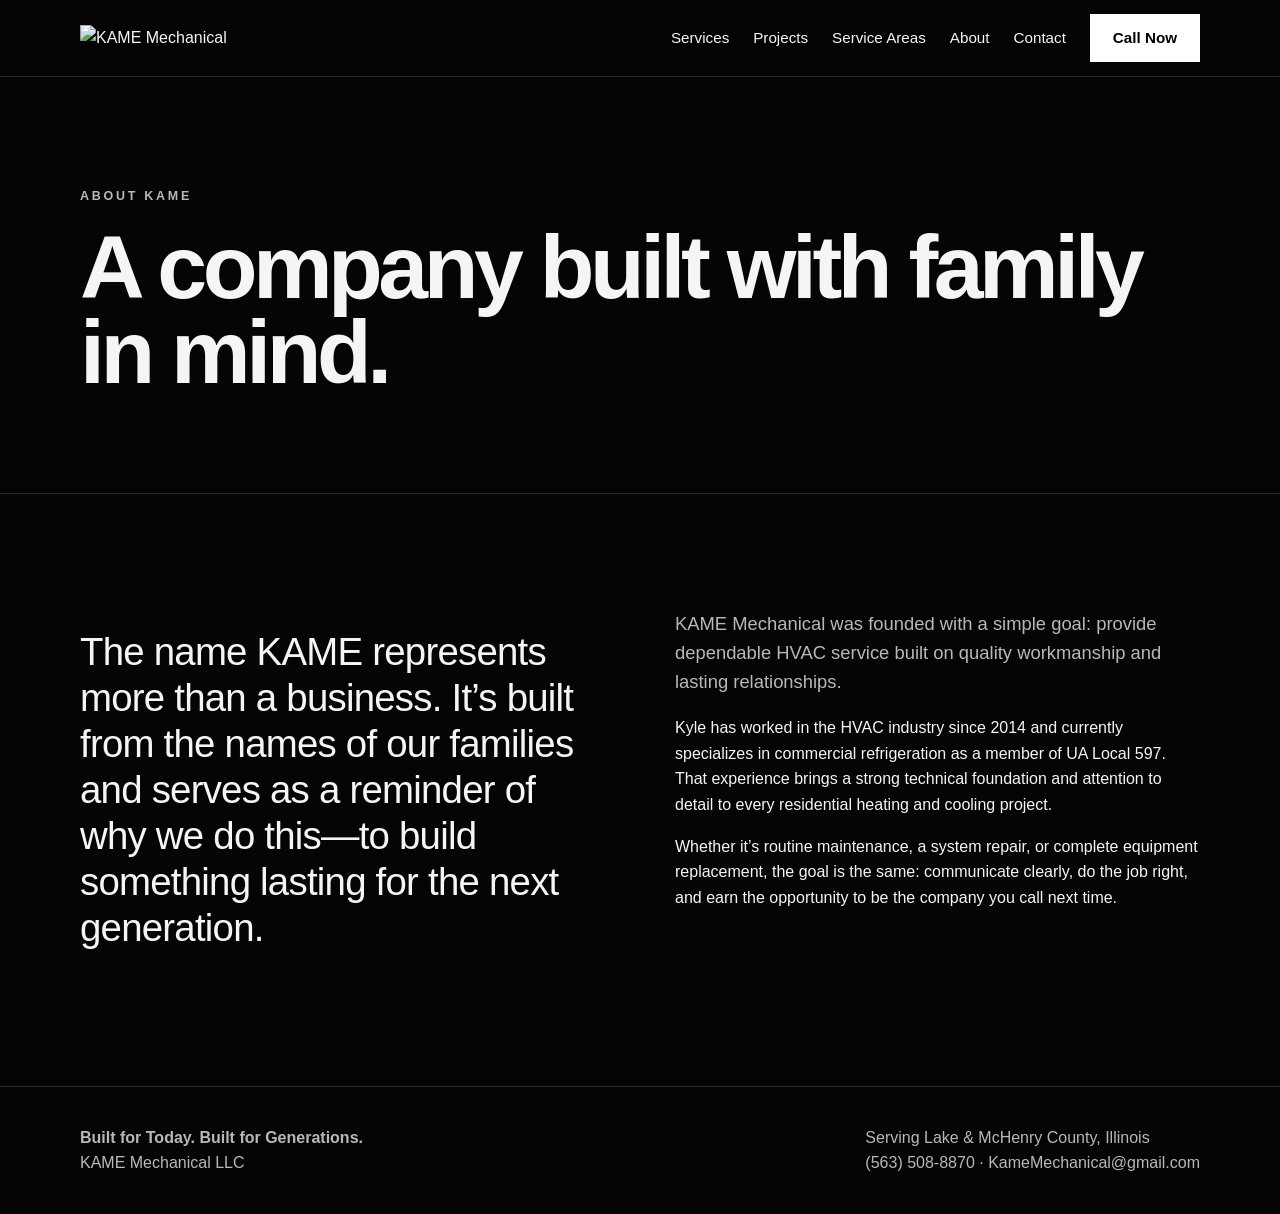
==== about.html @ dd9e3001 "Add files via upload" ====
<!doctype html><html lang="en"><head><meta charset="utf-8"><meta name="viewport" content="width=device-width,initial-scale=1"><title>About | KAME Mechanical</title><meta name="description" content="Learn about KAME Mechanical, founded with family in mind and backed by HVAC experience since 2014."><link rel="stylesheet" href="style.css"></head><body><header class="site-header"><div class="container nav"><a class="brand" href="index.html"><img src="assets/kame-logo.png" alt="KAME Mechanical"></a><button class="mobile-toggle" aria-label="Open menu">Menu</button><nav class="nav-links"><a href="services.html">Services</a><a href="projects.html">Projects</a><a href="service-areas.html">Service Areas</a><a href="about.html">About</a><a href="contact.html">Contact</a><a class="btn btn-solid" href="tel:+15635088870">Call Now</a></nav></div></header><main><section class="page-hero"><div class="container"><div class="eyebrow">About KAME</div><h1>A company built with family in mind.</h1></div></section><section class="section"><div class="container split"><div><p class="quote">The name KAME represents more than a business. It’s built from the names of our families and serves as a reminder of why we do this—to build something lasting for the next generation.</p></div><div><p class="lead">KAME Mechanical was founded with a simple goal: provide dependable HVAC service built on quality workmanship and lasting relationships.</p><p>Kyle has worked in the HVAC industry since 2014 and currently specializes in commercial refrigeration as a member of UA Local 597. That experience brings a strong technical foundation and attention to detail to every residential heating and cooling project.</p><p>Whether it’s routine maintenance, a system repair, or complete equipment replacement, the goal is the same: communicate clearly, do the job right, and earn the opportunity to be the company you call next time.</p></div></div></section></main><footer class="footer"><div class="container footer-grid"><div><strong>Built for Today. Built for Generations.</strong><br>KAME Mechanical LLC</div><div>Serving Lake &amp; McHenry County, Illinois<br><a href="tel:+15635088870">(563) 508-8870</a> · <a href="mailto:KameMechanical@gmail.com">KameMechanical@gmail.com</a></div></div></footer><script src="script.js"></script></body></html>
---- style.css ----
:root{--bg:#050505;--panel:#111;--text:#f5f5f5;--muted:#b8b8b8;--line:#2a2a2a;--white:#fff}*{box-sizing:border-box}html{scroll-behavior:smooth}body{margin:0;font-family:Arial,Helvetica,sans-serif;background:var(--bg);color:var(--text);line-height:1.6}a{color:inherit;text-decoration:none}img{max-width:100%;display:block}.container{width:min(1120px,92%);margin:auto}.site-header{position:sticky;top:0;z-index:50;background:rgba(5,5,5,.94);border-bottom:1px solid var(--line);backdrop-filter:blur(10px)}.nav{min-height:76px;display:flex;align-items:center;justify-content:space-between;gap:24px}.brand img{width:190px}.nav-links{display:flex;align-items:center;gap:24px;font-size:.95rem}.btn{display:inline-flex;align-items:center;justify-content:center;min-height:48px;padding:0 22px;border:1px solid var(--white);font-weight:700;transition:.2s}.btn:hover{background:#fff;color:#000}.btn-solid{background:#fff;color:#000}.btn-solid:hover{background:transparent;color:#fff}.hero{min-height:78vh;display:grid;place-items:center;padding:96px 0 72px;background:radial-gradient(circle at 70% 20%,rgba(255,255,255,.08),transparent 34%),linear-gradient(180deg,#050505,#0b0b0b)}.hero-grid{display:grid;grid-template-columns:1.05fr .95fr;align-items:center;gap:72px}.eyebrow{text-transform:uppercase;letter-spacing:.22em;font-size:.78rem;color:var(--muted);font-weight:700}h1{font-size:clamp(3rem,7vw,6.2rem);line-height:.95;margin:18px 0 28px;letter-spacing:-.05em}h2{font-size:clamp(2rem,4vw,3.6rem);line-height:1.05;margin:0 0 20px;letter-spacing:-.035em}h3{font-size:1.25rem;margin:0 0 10px}.lead{font-size:1.15rem;color:var(--muted);max-width:680px}.hero-actions{display:flex;gap:14px;flex-wrap:wrap;margin-top:30px}.logo-panel{border:1px solid var(--line);background:#000;padding:26px}.section{padding:96px 0}.section-alt{background:#0b0b0b;border-top:1px solid var(--line);border-bottom:1px solid var(--line)}.grid-4{display:grid;grid-template-columns:repeat(4,1fr);gap:18px}.grid-3{display:grid;grid-template-columns:repeat(3,1fr);gap:18px}.card{border:1px solid var(--line);background:var(--panel);padding:28px;min-height:190px}.card p{color:var(--muted);margin-bottom:0}.number{font-size:.78rem;letter-spacing:.18em;color:var(--muted);margin-bottom:28px}.split{display:grid;grid-template-columns:1fr 1fr;gap:70px;align-items:start}.quote{font-size:clamp(1.5rem,3vw,2.6rem);line-height:1.2;letter-spacing:-.02em}.list{display:grid;gap:14px;margin-top:25px}.list div{padding:16px 0;border-bottom:1px solid var(--line)}.cta{padding:72px 0;text-align:center}.cta p{color:var(--muted);font-size:1.1rem}.footer{border-top:1px solid var(--line);padding:38px 0;color:var(--muted)}.footer-grid{display:flex;justify-content:space-between;gap:30px;flex-wrap:wrap}.page-hero{padding:110px 0 70px;border-bottom:1px solid var(--line)}.project-placeholder{aspect-ratio:4/3;border:1px dashed #555;display:grid;place-items:center;color:var(--muted);background:#0d0d0d}.contact-grid{display:grid;grid-template-columns:.9fr 1.1fr;gap:50px}form{display:grid;gap:15px}input,textarea,select{width:100%;padding:15px 16px;background:#0d0d0d;border:1px solid #3a3a3a;color:#fff;font:inherit}textarea{min-height:150px;resize:vertical}small{color:var(--muted)}.mobile-toggle{display:none;background:none;border:1px solid var(--line);color:#fff;padding:10px 13px}@media(max-width:850px){.hero-grid,.split,.contact-grid{grid-template-columns:1fr}.grid-4,.grid-3{grid-template-columns:1fr 1fr}.nav-links{display:none;position:absolute;left:4%;right:4%;top:76px;background:#090909;border:1px solid var(--line);padding:20px;flex-direction:column;align-items:flex-start}.nav-links.open{display:flex}.mobile-toggle{display:block}}@media(max-width:560px){.grid-4,.grid-3{grid-template-columns:1fr}.hero{min-height:auto}.brand img{width:155px}.section{padding:72px 0}}
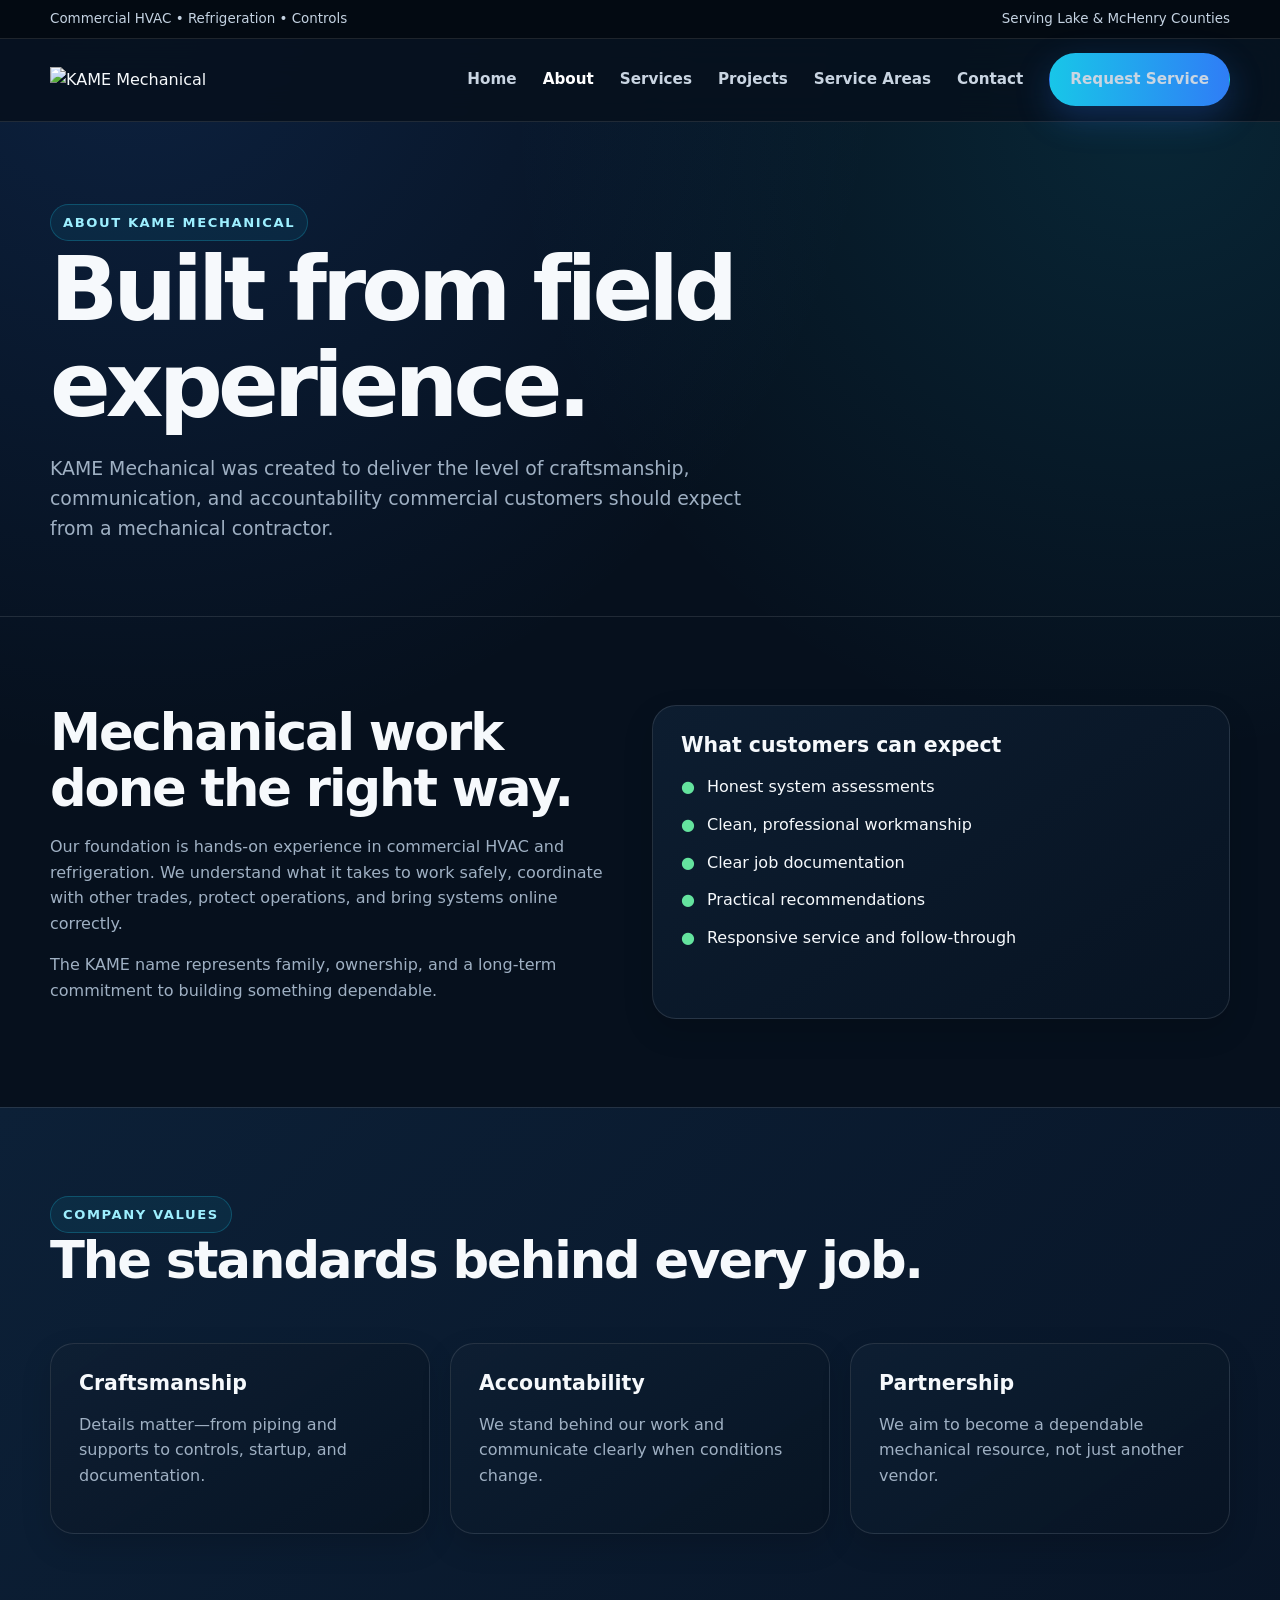
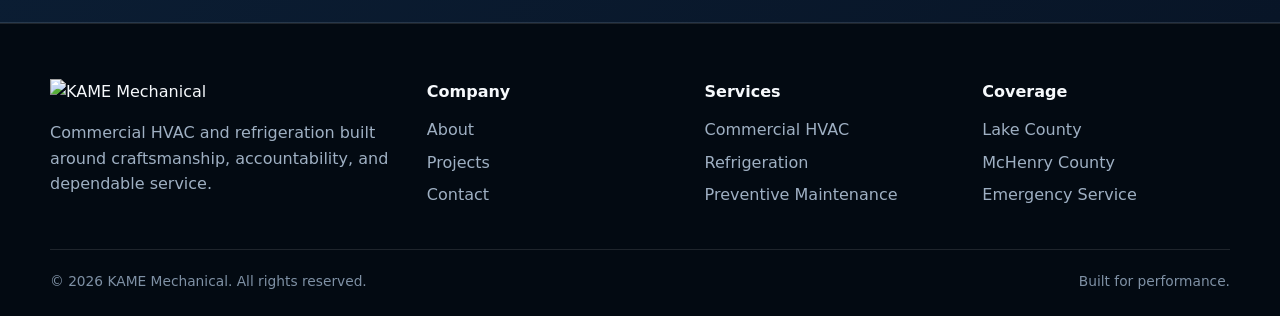
==== commit bda87e03: "Add files via upload" ====
--- a/about.html
+++ b/about.html
@@ -1 +1,28 @@
-<!doctype html><html lang="en"><head><meta charset="utf-8"><meta name="viewport" content="width=device-width,initial-scale=1"><title>About | KAME Mechanical</title><meta name="description" content="Learn about KAME Mechanical, founded with family in mind and backed by HVAC experience since 2014."><link rel="stylesheet" href="style.css"></head><body><header class="site-header"><div class="container nav"><a class="brand" href="index.html"><img src="assets/kame-logo.png" alt="KAME Mechanical"></a><button class="mobile-toggle" aria-label="Open menu">Menu</button><nav class="nav-links"><a href="services.html">Services</a><a href="projects.html">Projects</a><a href="service-areas.html">Service Areas</a><a href="about.html">About</a><a href="contact.html">Contact</a><a class="btn btn-solid" href="tel:+15635088870">Call Now</a></nav></div></header><main><section class="page-hero"><div class="container"><div class="eyebrow">About KAME</div><h1>A company built with family in mind.</h1></div></section><section class="section"><div class="container split"><div><p class="quote">The name KAME represents more than a business. It’s built from the names of our families and serves as a reminder of why we do this—to build something lasting for the next generation.</p></div><div><p class="lead">KAME Mechanical was founded with a simple goal: provide dependable HVAC service built on quality workmanship and lasting relationships.</p><p>Kyle has worked in the HVAC industry since 2014 and currently specializes in commercial refrigeration as a member of UA Local 597. That experience brings a strong technical foundation and attention to detail to every residential heating and cooling project.</p><p>Whether it’s routine maintenance, a system repair, or complete equipment replacement, the goal is the same: communicate clearly, do the job right, and earn the opportunity to be the company you call next time.</p></div></div></section></main><footer class="footer"><div class="container footer-grid"><div><strong>Built for Today. Built for Generations.</strong><br>KAME Mechanical LLC</div><div>Serving Lake &amp; McHenry County, Illinois<br><a href="tel:+15635088870">(563) 508-8870</a> · <a href="mailto:KameMechanical@gmail.com">KameMechanical@gmail.com</a></div></div></footer><script src="script.js"></script></body></html>+<!doctype html><html lang="en"><head>
+<meta charset="utf-8"><meta name="viewport" content="width=device-width,initial-scale=1">
+<title>About | KAME Mechanical</title><meta name="description" content="Learn about KAME Mechanical and our commercial HVAC and refrigeration standards.">
+<link rel="icon" href="assets/kame-logo.svg"><link rel="stylesheet" href="style.css">
+</head><body>
+<div class="topbar"><div class="container"><span>Commercial HVAC • Refrigeration • Controls</span><span>Serving Lake &amp; McHenry Counties</span></div></div>
+<header class="site-header"><div class="container nav">
+<a class="logo" href="index.html"><img src="assets/kame-logo.svg" alt="KAME Mechanical"></a>
+<button class="menu-btn" aria-label="Open menu">☰</button>
+<nav class="nav-links">
+<a href="index.html">Home</a><a href="about.html" class="active">About</a><a href="services.html">Services</a><a href="projects.html">Projects</a><a href="service-areas.html">Service Areas</a><a href="contact.html">Contact</a>
+<a class="btn btn-primary" href="contact.html">Request Service</a>
+</nav></div></header>
+
+<main><section class="page-hero"><div class="container"><span class="eyebrow">About KAME Mechanical</span><h1>Built from field experience.</h1><p class="lead">KAME Mechanical was created to deliver the level of craftsmanship, communication, and accountability commercial customers should expect from a mechanical contractor.</p></div></section>
+<section><div class="container grid-2"><div><h2>Mechanical work done the right way.</h2><p class="muted">Our foundation is hands-on experience in commercial HVAC and refrigeration. We understand what it takes to work safely, coordinate with other trades, protect operations, and bring systems online correctly.</p><p class="muted">The KAME name represents family, ownership, and a long-term commitment to building something dependable.</p></div><div class="card"><h3>What customers can expect</h3><div class="checks"><div class="check"><b>●</b><span>Honest system assessments</span></div><div class="check"><b>●</b><span>Clean, professional workmanship</span></div><div class="check"><b>●</b><span>Clear job documentation</span></div><div class="check"><b>●</b><span>Practical recommendations</span></div><div class="check"><b>●</b><span>Responsive service and follow-through</span></div></div></div></div></section>
+<section class="feature-band"><div class="container"><div class="section-head"><div><span class="eyebrow">Company values</span><h2>The standards behind every job.</h2></div></div><div class="grid-3"><div class="card"><h3>Craftsmanship</h3><p>Details matter—from piping and supports to controls, startup, and documentation.</p></div><div class="card"><h3>Accountability</h3><p>We stand behind our work and communicate clearly when conditions change.</p></div><div class="card"><h3>Partnership</h3><p>We aim to become a dependable mechanical resource, not just another vendor.</p></div></div></div></section></main>
+
+<footer><div class="container">
+<div class="footer-grid">
+<div><img src="assets/kame-logo.svg" alt="KAME Mechanical" style="width:250px"><p class="muted">Commercial HVAC and refrigeration built around craftsmanship, accountability, and dependable service.</p></div>
+<div><h4>Company</h4><a href="about.html">About</a><a href="projects.html">Projects</a><a href="contact.html">Contact</a></div>
+<div><h4>Services</h4><a href="services.html">Commercial HVAC</a><a href="services.html">Refrigeration</a><a href="services.html">Preventive Maintenance</a></div>
+<div><h4>Coverage</h4><a href="service-areas.html">Lake County</a><a href="service-areas.html">McHenry County</a><a href="contact.html">Emergency Service</a></div>
+</div>
+<div class="copyright"><span>© <span data-year></span> KAME Mechanical. All rights reserved.</span><span>Built for performance.</span></div>
+</div></footer><script src="script.js"></script>
+</body></html>
--- a/style.css
+++ b/style.css
@@ -1,2 +1,61 @@
 
-:root{--bg:#050505;--panel:#111;--text:#f5f5f5;--muted:#b8b8b8;--line:#2a2a2a;--white:#fff}*{box-sizing:border-box}html{scroll-behavior:smooth}body{margin:0;font-family:Arial,Helvetica,sans-serif;background:var(--bg);color:var(--text);line-height:1.6}a{color:inherit;text-decoration:none}img{max-width:100%;display:block}.container{width:min(1120px,92%);margin:auto}.site-header{position:sticky;top:0;z-index:50;background:rgba(5,5,5,.94);border-bottom:1px solid var(--line);backdrop-filter:blur(10px)}.nav{min-height:76px;display:flex;align-items:center;justify-content:space-between;gap:24px}.brand img{width:190px}.nav-links{display:flex;align-items:center;gap:24px;font-size:.95rem}.btn{display:inline-flex;align-items:center;justify-content:center;min-height:48px;padding:0 22px;border:1px solid var(--white);font-weight:700;transition:.2s}.btn:hover{background:#fff;color:#000}.btn-solid{background:#fff;color:#000}.btn-solid:hover{background:transparent;color:#fff}.hero{min-height:78vh;display:grid;place-items:center;padding:96px 0 72px;background:radial-gradient(circle at 70% 20%,rgba(255,255,255,.08),transparent 34%),linear-gradient(180deg,#050505,#0b0b0b)}.hero-grid{display:grid;grid-template-columns:1.05fr .95fr;align-items:center;gap:72px}.eyebrow{text-transform:uppercase;letter-spacing:.22em;font-size:.78rem;color:var(--muted);font-weight:700}h1{font-size:clamp(3rem,7vw,6.2rem);line-height:.95;margin:18px 0 28px;letter-spacing:-.05em}h2{font-size:clamp(2rem,4vw,3.6rem);line-height:1.05;margin:0 0 20px;letter-spacing:-.035em}h3{font-size:1.25rem;margin:0 0 10px}.lead{font-size:1.15rem;color:var(--muted);max-width:680px}.hero-actions{display:flex;gap:14px;flex-wrap:wrap;margin-top:30px}.logo-panel{border:1px solid var(--line);background:#000;padding:26px}.section{padding:96px 0}.section-alt{background:#0b0b0b;border-top:1px solid var(--line);border-bottom:1px solid var(--line)}.grid-4{display:grid;grid-template-columns:repeat(4,1fr);gap:18px}.grid-3{display:grid;grid-template-columns:repeat(3,1fr);gap:18px}.card{border:1px solid var(--line);background:var(--panel);padding:28px;min-height:190px}.card p{color:var(--muted);margin-bottom:0}.number{font-size:.78rem;letter-spacing:.18em;color:var(--muted);margin-bottom:28px}.split{display:grid;grid-template-columns:1fr 1fr;gap:70px;align-items:start}.quote{font-size:clamp(1.5rem,3vw,2.6rem);line-height:1.2;letter-spacing:-.02em}.list{display:grid;gap:14px;margin-top:25px}.list div{padding:16px 0;border-bottom:1px solid var(--line)}.cta{padding:72px 0;text-align:center}.cta p{color:var(--muted);font-size:1.1rem}.footer{border-top:1px solid var(--line);padding:38px 0;color:var(--muted)}.footer-grid{display:flex;justify-content:space-between;gap:30px;flex-wrap:wrap}.page-hero{padding:110px 0 70px;border-bottom:1px solid var(--line)}.project-placeholder{aspect-ratio:4/3;border:1px dashed #555;display:grid;place-items:center;color:var(--muted);background:#0d0d0d}.contact-grid{display:grid;grid-template-columns:.9fr 1.1fr;gap:50px}form{display:grid;gap:15px}input,textarea,select{width:100%;padding:15px 16px;background:#0d0d0d;border:1px solid #3a3a3a;color:#fff;font:inherit}textarea{min-height:150px;resize:vertical}small{color:var(--muted)}.mobile-toggle{display:none;background:none;border:1px solid var(--line);color:#fff;padding:10px 13px}@media(max-width:850px){.hero-grid,.split,.contact-grid{grid-template-columns:1fr}.grid-4,.grid-3{grid-template-columns:1fr 1fr}.nav-links{display:none;position:absolute;left:4%;right:4%;top:76px;background:#090909;border:1px solid var(--line);padding:20px;flex-direction:column;align-items:flex-start}.nav-links.open{display:flex}.mobile-toggle{display:block}}@media(max-width:560px){.grid-4,.grid-3{grid-template-columns:1fr}.hero{min-height:auto}.brand img{width:155px}.section{padding:72px 0}}
+:root{
+  --bg:#06101d;--bg2:#0a1727;--panel:#0d1c2f;--text:#f6f9fc;--muted:#9fb0c3;
+  --brand:#18c6e8;--brand2:#2f7df6;--line:rgba(255,255,255,.11);--ok:#64e39e;
+  --shadow:0 22px 60px rgba(0,0,0,.35);--radius:24px;--max:1180px;
+}
+*{box-sizing:border-box}html{scroll-behavior:smooth}
+body{margin:0;font-family:Inter,ui-sans-serif,system-ui,-apple-system,Segoe UI,Roboto,Arial,sans-serif;background:
+radial-gradient(circle at 10% 0%,rgba(47,125,246,.16),transparent 34%),
+radial-gradient(circle at 90% 6%,rgba(24,198,232,.12),transparent 30%),
+var(--bg);color:var(--text);line-height:1.6}
+a{color:inherit;text-decoration:none}img{max-width:100%;display:block}
+.container{width:min(calc(100% - 36px),var(--max));margin:auto}
+.topbar{font-size:.84rem;color:#c4d2e1;background:#030a12;border-bottom:1px solid var(--line)}
+.topbar .container{display:flex;justify-content:space-between;gap:20px;padding:8px 0}
+.site-header{position:sticky;top:0;z-index:50;background:rgba(6,16,29,.88);backdrop-filter:blur(16px);border-bottom:1px solid var(--line)}
+.nav{height:82px;display:flex;align-items:center;justify-content:space-between;gap:28px}
+.logo img{width:245px}.nav-links{display:flex;gap:26px;align-items:center}
+.nav-links a{color:#c9d5e2;font-weight:650;font-size:.95rem}.nav-links a:hover,.nav-links a.active{color:#fff}
+.menu-btn{display:none;border:1px solid var(--line);background:var(--panel);color:#fff;border-radius:12px;padding:10px 12px}
+.btn{display:inline-flex;align-items:center;justify-content:center;gap:9px;padding:13px 20px;border-radius:999px;font-weight:800;border:1px solid transparent;transition:.25s}
+.btn-primary{background:linear-gradient(90deg,var(--brand),var(--brand2));color:#03111c;box-shadow:0 12px 34px rgba(47,125,246,.26)}
+.btn-secondary{border-color:var(--line);background:rgba(255,255,255,.04);color:#fff}.btn:hover{transform:translateY(-2px)}
+.hero{padding:100px 0 76px;overflow:hidden}.hero-grid{display:grid;grid-template-columns:1.1fr .9fr;align-items:center;gap:64px}
+.eyebrow{display:inline-flex;gap:9px;align-items:center;padding:7px 12px;border:1px solid rgba(24,198,232,.25);background:rgba(24,198,232,.08);border-radius:999px;color:#9defff;font-weight:800;font-size:.82rem;text-transform:uppercase;letter-spacing:.12em}
+h1,h2,h3{line-height:1.08;margin:0 0 18px}h1{font-size:clamp(3rem,7vw,6.2rem);letter-spacing:-.055em}
+h2{font-size:clamp(2rem,4vw,3.7rem);letter-spacing:-.04em}h3{font-size:1.28rem}
+.gradient{background:linear-gradient(90deg,#fff 10%,#73e7ff 48%,#77a8ff);-webkit-background-clip:text;background-clip:text;color:transparent}
+.lead{font-size:1.18rem;color:var(--muted);max-width:690px}.hero-actions{display:flex;flex-wrap:wrap;gap:13px;margin:30px 0}
+.hero-card{position:relative;padding:32px;background:linear-gradient(145deg,rgba(17,37,60,.95),rgba(7,18,32,.95));border:1px solid var(--line);border-radius:34px;box-shadow:var(--shadow)}
+.hero-card:before{content:"";position:absolute;inset:-1px;border-radius:34px;background:linear-gradient(135deg,rgba(24,198,232,.42),transparent 35%,rgba(47,125,246,.25));z-index:-1}
+.gauge{aspect-ratio:1;border-radius:50%;display:grid;place-items:center;margin:auto;max-width:320px;background:conic-gradient(var(--brand) 0 34%,var(--brand2) 34% 79%,#15263a 79%);position:relative}
+.gauge:after{content:"";position:absolute;inset:26px;background:var(--bg2);border-radius:50%}
+.gauge-text{position:relative;z-index:2;text-align:center}.gauge-text strong{display:block;font-size:3.2rem}.gauge-text span{color:var(--muted)}
+.stat-row{display:grid;grid-template-columns:repeat(3,1fr);gap:12px;margin-top:20px}.stat{padding:16px;border:1px solid var(--line);border-radius:17px;background:rgba(255,255,255,.03)}.stat strong{display:block;font-size:1.2rem}.stat span{font-size:.82rem;color:var(--muted)}
+.trust{border-top:1px solid var(--line);border-bottom:1px solid var(--line);background:rgba(255,255,255,.02)}.trust .container{display:grid;grid-template-columns:repeat(4,1fr);gap:20px;padding:25px 0}.trust-item{text-align:center;color:#dbe6ef;font-weight:800}.trust-item small{display:block;color:var(--muted);font-weight:600}
+section{padding:88px 0}.section-head{display:flex;justify-content:space-between;align-items:end;gap:30px;margin-bottom:36px}.section-head p{max-width:610px;color:var(--muted)}
+.grid-3{display:grid;grid-template-columns:repeat(3,1fr);gap:20px}.grid-2{display:grid;grid-template-columns:repeat(2,1fr);gap:24px}
+.card{background:linear-gradient(145deg,rgba(14,31,51,.9),rgba(8,20,35,.92));border:1px solid var(--line);border-radius:var(--radius);padding:28px;box-shadow:0 12px 30px rgba(0,0,0,.15)}
+.icon{width:50px;height:50px;border-radius:15px;display:grid;place-items:center;background:linear-gradient(135deg,rgba(24,198,232,.18),rgba(47,125,246,.18));border:1px solid rgba(24,198,232,.2);font-size:1.4rem;margin-bottom:20px}
+.card p,.muted{color:var(--muted)}.link{color:#7be7ff;font-weight:800}
+.feature-band{background:linear-gradient(135deg,#0c2037,#081527);border-block:1px solid var(--line)}
+.checks{display:grid;gap:12px}.check{display:flex;gap:12px;align-items:flex-start}.check b{color:var(--ok)}
+.project{min-height:310px;display:flex;flex-direction:column;justify-content:flex-end;position:relative;overflow:hidden}
+.project:before{content:"";position:absolute;inset:0;background:
+linear-gradient(to top,rgba(3,10,18,.95),rgba(3,10,18,.1)),
+radial-gradient(circle at 70% 20%,rgba(24,198,232,.25),transparent 32%),
+linear-gradient(135deg,#173252,#091523)}
+.project>*{position:relative}.project .tag{align-self:flex-start}
+.tag{display:inline-flex;padding:6px 10px;border-radius:999px;background:rgba(24,198,232,.12);border:1px solid rgba(24,198,232,.22);font-size:.76rem;font-weight:800;color:#9defff;text-transform:uppercase;letter-spacing:.08em}
+.cta{padding:48px;border-radius:30px;background:linear-gradient(105deg,rgba(24,198,232,.17),rgba(47,125,246,.18));border:1px solid rgba(118,211,255,.25);display:flex;justify-content:space-between;align-items:center;gap:30px}
+.page-hero{padding:82px 0 54px;border-bottom:1px solid var(--line)}.page-hero p{max-width:720px;color:var(--muted)}
+.form{display:grid;gap:16px}.form-row{display:grid;grid-template-columns:1fr 1fr;gap:16px}
+input,textarea,select{width:100%;padding:15px 16px;border-radius:14px;border:1px solid var(--line);background:#081525;color:#fff;font:inherit}textarea{min-height:150px;resize:vertical}
+footer{padding:55px 0 24px;border-top:1px solid var(--line);background:#030a12}.footer-grid{display:grid;grid-template-columns:1.4fr repeat(3,1fr);gap:30px}.footer-grid h4{margin:0 0 13px}.footer-grid a{display:block;color:var(--muted);margin:7px 0}.copyright{margin-top:34px;padding-top:20px;border-top:1px solid var(--line);display:flex;justify-content:space-between;gap:18px;color:#7f91a5;font-size:.86rem}
+.notice{padding:14px 16px;border:1px solid rgba(100,227,158,.25);background:rgba(100,227,158,.08);border-radius:14px;color:#a8f3c7}
+@media(max-width:900px){
+ .nav-links{display:none;position:absolute;top:82px;left:18px;right:18px;flex-direction:column;align-items:stretch;background:#081525;border:1px solid var(--line);border-radius:18px;padding:18px}.nav-links.open{display:flex}.menu-btn{display:block}
+ .hero-grid,.grid-3,.grid-2,.footer-grid{grid-template-columns:1fr}.hero{padding-top:62px}.trust .container{grid-template-columns:1fr 1fr}.section-head,.cta{align-items:flex-start;flex-direction:column}.logo img{width:205px}
+}
+@media(max-width:560px){.topbar .container{flex-direction:column;gap:2px}.form-row,.stat-row{grid-template-columns:1fr}.trust .container{grid-template-columns:1fr}h1{font-size:3.25rem}.hero-card{padding:22px}.cta{padding:30px}}
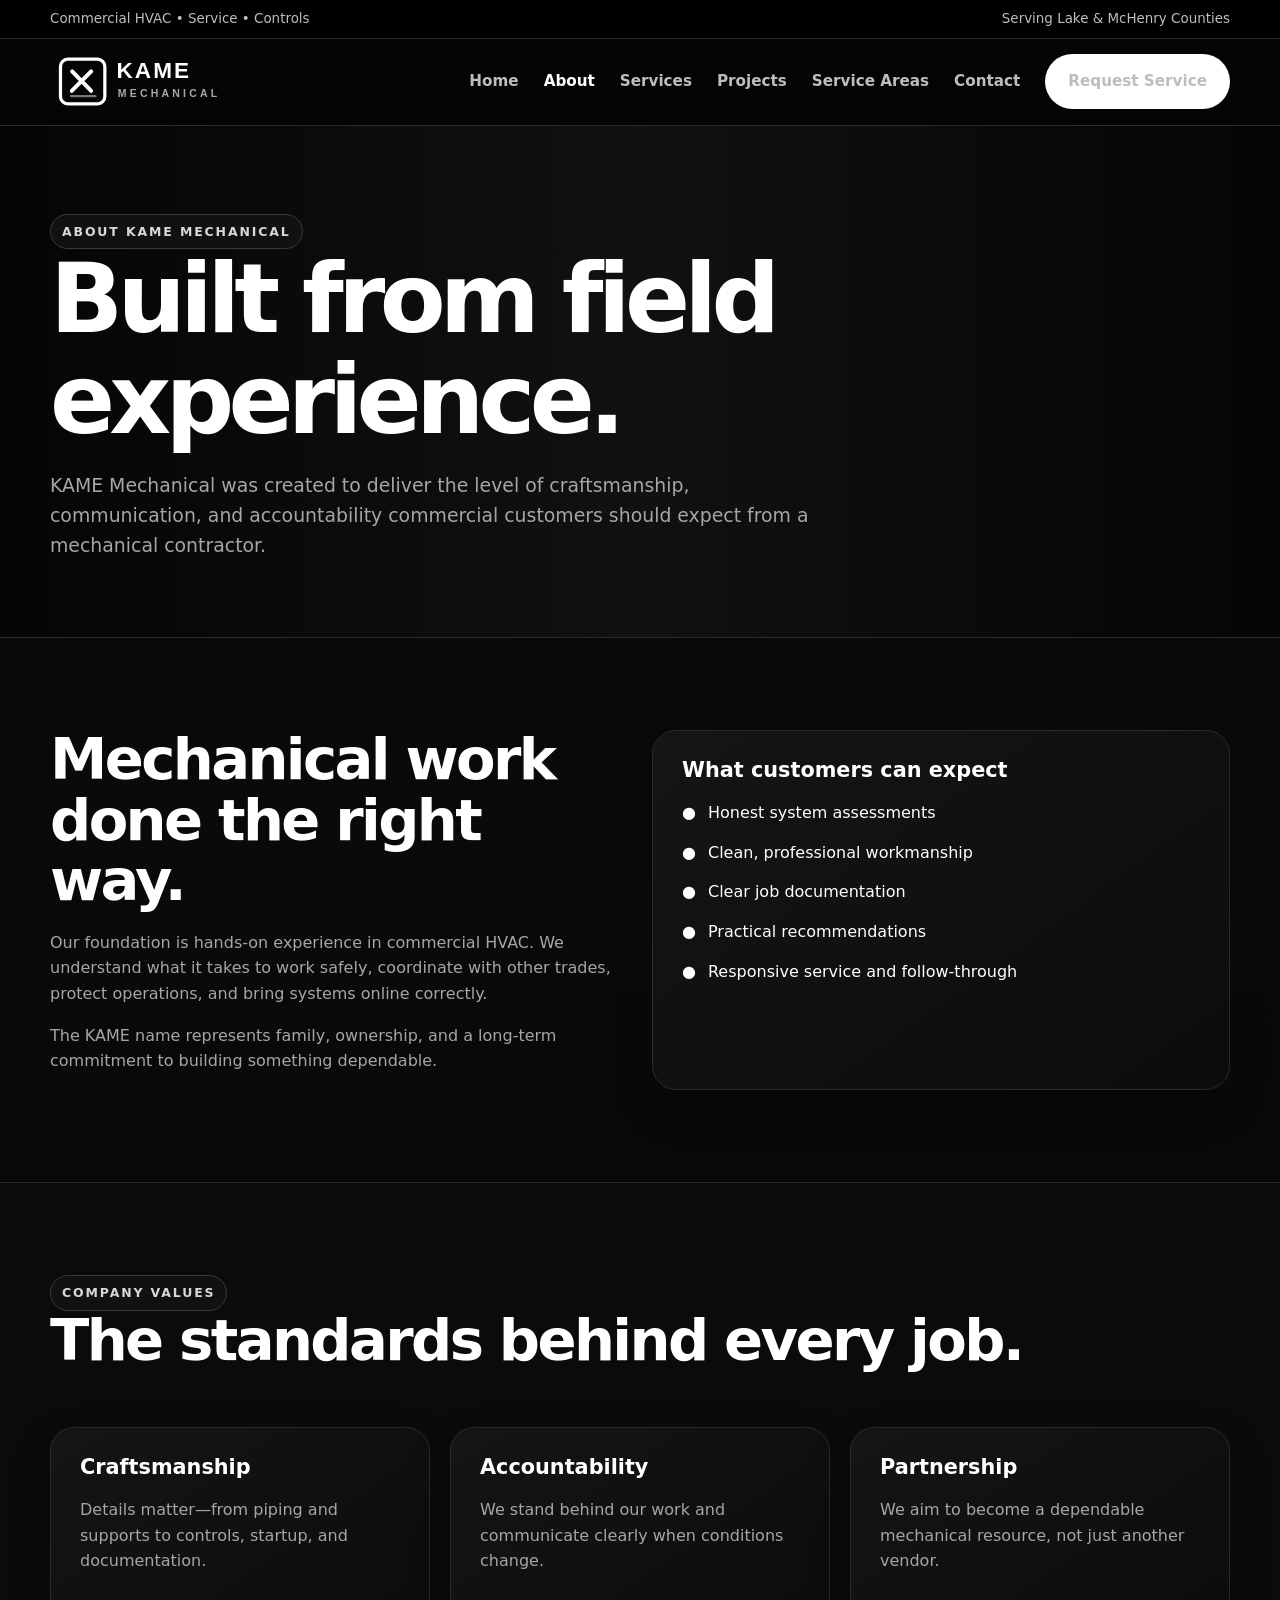
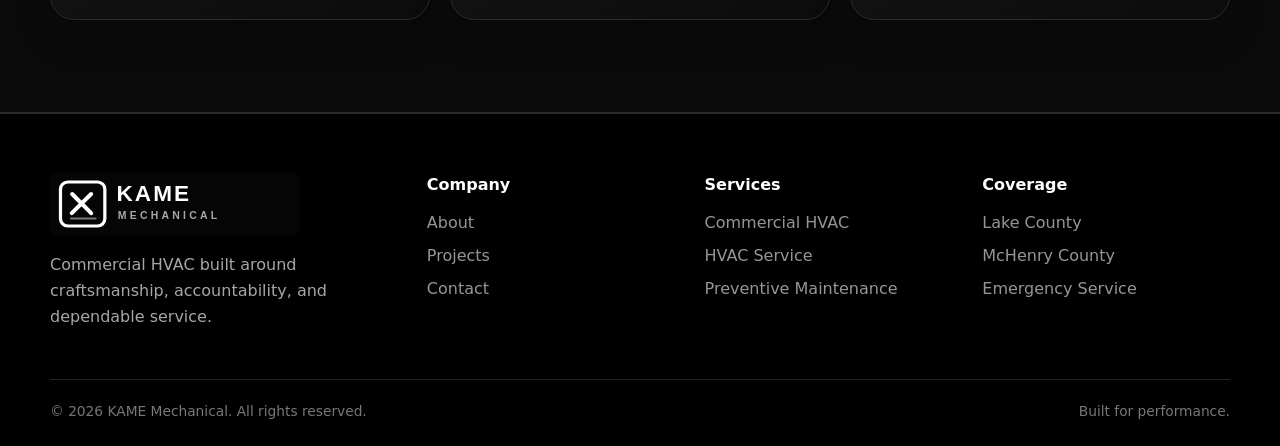
==== commit 83f34cfb: "Add files via upload" ====
--- a/about.html
+++ b/about.html
@@ -1,11 +1,11 @@
 <!doctype html><html lang="en"><head>
 <meta charset="utf-8"><meta name="viewport" content="width=device-width,initial-scale=1">
-<title>About | KAME Mechanical</title><meta name="description" content="Learn about KAME Mechanical and our commercial HVAC and refrigeration standards.">
-<link rel="icon" href="assets/kame-logo.svg"><link rel="stylesheet" href="style.css">
+<title>About | KAME Mechanical</title><meta name="description" content="Learn about KAME Mechanical and our commercial HVAC standards.">
+<link rel="icon" href="kame-logo.svg"><link rel="stylesheet" href="style.css">
 </head><body>
-<div class="topbar"><div class="container"><span>Commercial HVAC • Refrigeration • Controls</span><span>Serving Lake &amp; McHenry Counties</span></div></div>
+<div class="topbar"><div class="container"><span>Commercial HVAC • Service • Controls</span><span>Serving Lake &amp; McHenry Counties</span></div></div>
 <header class="site-header"><div class="container nav">
-<a class="logo" href="index.html"><img src="assets/kame-logo.svg" alt="KAME Mechanical"></a>
+<a class="logo" href="index.html"><img src="kame-logo.svg" alt="KAME Mechanical"></a>
 <button class="menu-btn" aria-label="Open menu">☰</button>
 <nav class="nav-links">
 <a href="index.html">Home</a><a href="about.html" class="active">About</a><a href="services.html">Services</a><a href="projects.html">Projects</a><a href="service-areas.html">Service Areas</a><a href="contact.html">Contact</a>
@@ -13,16 +13,16 @@
 </nav></div></header>
 
 <main><section class="page-hero"><div class="container"><span class="eyebrow">About KAME Mechanical</span><h1>Built from field experience.</h1><p class="lead">KAME Mechanical was created to deliver the level of craftsmanship, communication, and accountability commercial customers should expect from a mechanical contractor.</p></div></section>
-<section><div class="container grid-2"><div><h2>Mechanical work done the right way.</h2><p class="muted">Our foundation is hands-on experience in commercial HVAC and refrigeration. We understand what it takes to work safely, coordinate with other trades, protect operations, and bring systems online correctly.</p><p class="muted">The KAME name represents family, ownership, and a long-term commitment to building something dependable.</p></div><div class="card"><h3>What customers can expect</h3><div class="checks"><div class="check"><b>●</b><span>Honest system assessments</span></div><div class="check"><b>●</b><span>Clean, professional workmanship</span></div><div class="check"><b>●</b><span>Clear job documentation</span></div><div class="check"><b>●</b><span>Practical recommendations</span></div><div class="check"><b>●</b><span>Responsive service and follow-through</span></div></div></div></div></section>
+<section><div class="container grid-2"><div><h2>Mechanical work done the right way.</h2><p class="muted">Our foundation is hands-on experience in commercial HVAC. We understand what it takes to work safely, coordinate with other trades, protect operations, and bring systems online correctly.</p><p class="muted">The KAME name represents family, ownership, and a long-term commitment to building something dependable.</p></div><div class="card"><h3>What customers can expect</h3><div class="checks"><div class="check"><b>●</b><span>Honest system assessments</span></div><div class="check"><b>●</b><span>Clean, professional workmanship</span></div><div class="check"><b>●</b><span>Clear job documentation</span></div><div class="check"><b>●</b><span>Practical recommendations</span></div><div class="check"><b>●</b><span>Responsive service and follow-through</span></div></div></div></div></section>
 <section class="feature-band"><div class="container"><div class="section-head"><div><span class="eyebrow">Company values</span><h2>The standards behind every job.</h2></div></div><div class="grid-3"><div class="card"><h3>Craftsmanship</h3><p>Details matter—from piping and supports to controls, startup, and documentation.</p></div><div class="card"><h3>Accountability</h3><p>We stand behind our work and communicate clearly when conditions change.</p></div><div class="card"><h3>Partnership</h3><p>We aim to become a dependable mechanical resource, not just another vendor.</p></div></div></div></section></main>
 
 <footer><div class="container">
 <div class="footer-grid">
-<div><img src="assets/kame-logo.svg" alt="KAME Mechanical" style="width:250px"><p class="muted">Commercial HVAC and refrigeration built around craftsmanship, accountability, and dependable service.</p></div>
+<div><img src="kame-logo.svg" alt="KAME Mechanical" style="width:250px"><p class="muted">Commercial HVAC built around craftsmanship, accountability, and dependable service.</p></div>
 <div><h4>Company</h4><a href="about.html">About</a><a href="projects.html">Projects</a><a href="contact.html">Contact</a></div>
-<div><h4>Services</h4><a href="services.html">Commercial HVAC</a><a href="services.html">Refrigeration</a><a href="services.html">Preventive Maintenance</a></div>
+<div><h4>Services</h4><a href="services.html">Commercial HVAC</a><a href="services.html">HVAC Service</a><a href="services.html">Preventive Maintenance</a></div>
 <div><h4>Coverage</h4><a href="service-areas.html">Lake County</a><a href="service-areas.html">McHenry County</a><a href="contact.html">Emergency Service</a></div>
 </div>
 <div class="copyright"><span>© <span data-year></span> KAME Mechanical. All rights reserved.</span><span>Built for performance.</span></div>
 </div></footer><script src="script.js"></script>
-</body></html>+<a class="mobile-call" href="contact.html">Request HVAC Service</a></body></html>
--- a/style.css
+++ b/style.css
@@ -1,61 +1,74 @@
 
 :root{
-  --bg:#06101d;--bg2:#0a1727;--panel:#0d1c2f;--text:#f6f9fc;--muted:#9fb0c3;
-  --brand:#18c6e8;--brand2:#2f7df6;--line:rgba(255,255,255,.11);--ok:#64e39e;
-  --shadow:0 22px 60px rgba(0,0,0,.35);--radius:24px;--max:1180px;
+  --bg:#050505;--bg2:#0b0b0b;--panel:#111;--panel2:#171717;--text:#fff;--muted:#a6a6a6;
+  --line:#2a2a2a;--soft:#1a1a1a;--silver:#d8d8d8;--max:1180px;--radius:24px;
+  --shadow:0 30px 80px rgba(0,0,0,.55)
 }
 *{box-sizing:border-box}html{scroll-behavior:smooth}
-body{margin:0;font-family:Inter,ui-sans-serif,system-ui,-apple-system,Segoe UI,Roboto,Arial,sans-serif;background:
-radial-gradient(circle at 10% 0%,rgba(47,125,246,.16),transparent 34%),
-radial-gradient(circle at 90% 6%,rgba(24,198,232,.12),transparent 30%),
-var(--bg);color:var(--text);line-height:1.6}
-a{color:inherit;text-decoration:none}img{max-width:100%;display:block}
-.container{width:min(calc(100% - 36px),var(--max));margin:auto}
-.topbar{font-size:.84rem;color:#c4d2e1;background:#030a12;border-bottom:1px solid var(--line)}
+body{margin:0;background:linear-gradient(180deg,#050505,#0a0a0a 40%,#050505);color:var(--text);
+font-family:Inter,ui-sans-serif,system-ui,-apple-system,Segoe UI,Roboto,Arial,sans-serif;line-height:1.6}
+a{color:inherit;text-decoration:none}img{max-width:100%;display:block}.container{width:min(calc(100% - 36px),var(--max));margin:auto}
+.topbar{background:#000;border-bottom:1px solid var(--line);color:#bdbdbd;font-size:.84rem}
 .topbar .container{display:flex;justify-content:space-between;gap:20px;padding:8px 0}
-.site-header{position:sticky;top:0;z-index:50;background:rgba(6,16,29,.88);backdrop-filter:blur(16px);border-bottom:1px solid var(--line)}
-.nav{height:82px;display:flex;align-items:center;justify-content:space-between;gap:28px}
-.logo img{width:245px}.nav-links{display:flex;gap:26px;align-items:center}
-.nav-links a{color:#c9d5e2;font-weight:650;font-size:.95rem}.nav-links a:hover,.nav-links a.active{color:#fff}
-.menu-btn{display:none;border:1px solid var(--line);background:var(--panel);color:#fff;border-radius:12px;padding:10px 12px}
-.btn{display:inline-flex;align-items:center;justify-content:center;gap:9px;padding:13px 20px;border-radius:999px;font-weight:800;border:1px solid transparent;transition:.25s}
-.btn-primary{background:linear-gradient(90deg,var(--brand),var(--brand2));color:#03111c;box-shadow:0 12px 34px rgba(47,125,246,.26)}
-.btn-secondary{border-color:var(--line);background:rgba(255,255,255,.04);color:#fff}.btn:hover{transform:translateY(-2px)}
-.hero{padding:100px 0 76px;overflow:hidden}.hero-grid{display:grid;grid-template-columns:1.1fr .9fr;align-items:center;gap:64px}
-.eyebrow{display:inline-flex;gap:9px;align-items:center;padding:7px 12px;border:1px solid rgba(24,198,232,.25);background:rgba(24,198,232,.08);border-radius:999px;color:#9defff;font-weight:800;font-size:.82rem;text-transform:uppercase;letter-spacing:.12em}
-h1,h2,h3{line-height:1.08;margin:0 0 18px}h1{font-size:clamp(3rem,7vw,6.2rem);letter-spacing:-.055em}
-h2{font-size:clamp(2rem,4vw,3.7rem);letter-spacing:-.04em}h3{font-size:1.28rem}
-.gradient{background:linear-gradient(90deg,#fff 10%,#73e7ff 48%,#77a8ff);-webkit-background-clip:text;background-clip:text;color:transparent}
-.lead{font-size:1.18rem;color:var(--muted);max-width:690px}.hero-actions{display:flex;flex-wrap:wrap;gap:13px;margin:30px 0}
-.hero-card{position:relative;padding:32px;background:linear-gradient(145deg,rgba(17,37,60,.95),rgba(7,18,32,.95));border:1px solid var(--line);border-radius:34px;box-shadow:var(--shadow)}
-.hero-card:before{content:"";position:absolute;inset:-1px;border-radius:34px;background:linear-gradient(135deg,rgba(24,198,232,.42),transparent 35%,rgba(47,125,246,.25));z-index:-1}
-.gauge{aspect-ratio:1;border-radius:50%;display:grid;place-items:center;margin:auto;max-width:320px;background:conic-gradient(var(--brand) 0 34%,var(--brand2) 34% 79%,#15263a 79%);position:relative}
-.gauge:after{content:"";position:absolute;inset:26px;background:var(--bg2);border-radius:50%}
-.gauge-text{position:relative;z-index:2;text-align:center}.gauge-text strong{display:block;font-size:3.2rem}.gauge-text span{color:var(--muted)}
-.stat-row{display:grid;grid-template-columns:repeat(3,1fr);gap:12px;margin-top:20px}.stat{padding:16px;border:1px solid var(--line);border-radius:17px;background:rgba(255,255,255,.03)}.stat strong{display:block;font-size:1.2rem}.stat span{font-size:.82rem;color:var(--muted)}
-.trust{border-top:1px solid var(--line);border-bottom:1px solid var(--line);background:rgba(255,255,255,.02)}.trust .container{display:grid;grid-template-columns:repeat(4,1fr);gap:20px;padding:25px 0}.trust-item{text-align:center;color:#dbe6ef;font-weight:800}.trust-item small{display:block;color:var(--muted);font-weight:600}
-section{padding:88px 0}.section-head{display:flex;justify-content:space-between;align-items:end;gap:30px;margin-bottom:36px}.section-head p{max-width:610px;color:var(--muted)}
+.site-header{position:sticky;top:0;z-index:50;background:rgba(5,5,5,.9);backdrop-filter:blur(18px);border-bottom:1px solid var(--line)}
+.site-header.scrolled{box-shadow:0 14px 40px rgba(0,0,0,.4)}
+.nav{height:86px;display:flex;align-items:center;justify-content:space-between;gap:28px}
+.logo img{width:250px}.nav-links{display:flex;align-items:center;gap:25px}
+.nav-links a{color:#bdbdbd;font-weight:750;font-size:.95rem}.nav-links a:hover,.nav-links a.active{color:#fff}
+.menu-btn{display:none;border:1px solid var(--line);background:#111;color:#fff;border-radius:12px;padding:10px 12px}
+.btn{display:inline-flex;align-items:center;justify-content:center;padding:14px 22px;border-radius:999px;font-weight:900;border:1px solid transparent;transition:.25s}
+.btn-primary{background:#fff;color:#050505}.btn-primary:hover{background:#dcdcdc;transform:translateY(-2px)}
+.btn-secondary{border-color:#3a3a3a;background:#111;color:#fff}.btn-secondary:hover{border-color:#666;transform:translateY(-2px)}
+.hero{padding:110px 0 88px;position:relative;overflow:hidden}
+.hero:before{content:"";position:absolute;inset:0;background:
+linear-gradient(90deg,rgba(0,0,0,.95),rgba(0,0,0,.58),rgba(0,0,0,.88)),
+radial-gradient(circle at 78% 25%,rgba(255,255,255,.08),transparent 23%),
+repeating-linear-gradient(135deg,transparent 0 24px,rgba(255,255,255,.018) 24px 25px)}
+.hero-grid{position:relative;display:grid;grid-template-columns:1.05fr .95fr;gap:58px;align-items:center}
+.eyebrow{display:inline-flex;padding:7px 11px;border:1px solid #3a3a3a;border-radius:999px;color:#d8d8d8;font-size:.78rem;font-weight:900;letter-spacing:.15em;text-transform:uppercase;background:#111}
+h1,h2,h3{line-height:1.05;margin:0 0 18px}h1{font-size:clamp(3.2rem,7.5vw,6.8rem);letter-spacing:-.06em}
+h2{font-size:clamp(2.1rem,4.5vw,4rem);letter-spacing:-.045em}h3{font-size:1.3rem}
+.gradient{background:linear-gradient(90deg,#fff,#bfbfbf,#fff);-webkit-background-clip:text;background-clip:text;color:transparent}
+.lead{font-size:1.18rem;color:var(--muted);max-width:700px}.hero-actions{display:flex;flex-wrap:wrap;gap:13px;margin:30px 0}
+.hero-panel{border:1px solid #2a2a2a;border-radius:30px;padding:28px;background:
+linear-gradient(145deg,rgba(24,24,24,.98),rgba(8,8,8,.98));box-shadow:var(--shadow);position:relative}
+.hero-panel:before{content:"";position:absolute;inset:0;border-radius:30px;border:1px solid rgba(255,255,255,.05);pointer-events:none}
+.unit-visual{min-height:360px;border-radius:22px;display:flex;align-items:flex-end;padding:24px;background:
+linear-gradient(to top,rgba(0,0,0,.92),rgba(0,0,0,.15)),
+repeating-linear-gradient(90deg,#202020 0 18px,#151515 18px 36px),
+linear-gradient(135deg,#2c2c2c,#0d0d0d);position:relative;overflow:hidden}
+.unit-visual:before{content:"";position:absolute;right:12%;top:14%;width:180px;height:180px;border:13px solid #4b4b4b;border-radius:50%;box-shadow:inset 0 0 0 18px #151515}
+.unit-visual:after{content:"";position:absolute;right:19%;top:31%;width:65px;height:65px;background:#090909;border-radius:50%}
+.unit-caption{position:relative;z-index:2}.unit-caption strong{font-size:1.55rem}.unit-caption span{display:block;color:#aaa}
+.trust{border-block:1px solid var(--line);background:#0b0b0b}.trust .container{display:grid;grid-template-columns:repeat(4,1fr);gap:20px;padding:25px 0}
+.trust-item{text-align:center;font-weight:900}.trust-item small{display:block;color:#858585;font-weight:650}
+section{padding:92px 0}.section-head{display:flex;justify-content:space-between;align-items:end;gap:30px;margin-bottom:38px}
+.section-head p{max-width:620px;color:var(--muted)}
 .grid-3{display:grid;grid-template-columns:repeat(3,1fr);gap:20px}.grid-2{display:grid;grid-template-columns:repeat(2,1fr);gap:24px}
-.card{background:linear-gradient(145deg,rgba(14,31,51,.9),rgba(8,20,35,.92));border:1px solid var(--line);border-radius:var(--radius);padding:28px;box-shadow:0 12px 30px rgba(0,0,0,.15)}
-.icon{width:50px;height:50px;border-radius:15px;display:grid;place-items:center;background:linear-gradient(135deg,rgba(24,198,232,.18),rgba(47,125,246,.18));border:1px solid rgba(24,198,232,.2);font-size:1.4rem;margin-bottom:20px}
-.card p,.muted{color:var(--muted)}.link{color:#7be7ff;font-weight:800}
-.feature-band{background:linear-gradient(135deg,#0c2037,#081527);border-block:1px solid var(--line)}
-.checks{display:grid;gap:12px}.check{display:flex;gap:12px;align-items:flex-start}.check b{color:var(--ok)}
-.project{min-height:310px;display:flex;flex-direction:column;justify-content:flex-end;position:relative;overflow:hidden}
+.card{background:linear-gradient(145deg,#151515,#0c0c0c);border:1px solid var(--line);border-radius:var(--radius);padding:29px;box-shadow:0 18px 40px rgba(0,0,0,.22)}
+.card p,.muted{color:var(--muted)}.icon{width:52px;height:52px;border-radius:15px;display:grid;place-items:center;background:#f1f1f1;color:#050505;font-weight:900;margin-bottom:20px}
+.link{color:#fff;font-weight:900;border-bottom:1px solid #555}
+.feature-band{background:#0b0b0b;border-block:1px solid var(--line)}
+.checks{display:grid;gap:14px}.check{display:flex;gap:12px}.check b{color:#fff}
+.project{min-height:325px;display:flex;flex-direction:column;justify-content:flex-end;position:relative;overflow:hidden}
 .project:before{content:"";position:absolute;inset:0;background:
-linear-gradient(to top,rgba(3,10,18,.95),rgba(3,10,18,.1)),
-radial-gradient(circle at 70% 20%,rgba(24,198,232,.25),transparent 32%),
-linear-gradient(135deg,#173252,#091523)}
-.project>*{position:relative}.project .tag{align-self:flex-start}
-.tag{display:inline-flex;padding:6px 10px;border-radius:999px;background:rgba(24,198,232,.12);border:1px solid rgba(24,198,232,.22);font-size:.76rem;font-weight:800;color:#9defff;text-transform:uppercase;letter-spacing:.08em}
-.cta{padding:48px;border-radius:30px;background:linear-gradient(105deg,rgba(24,198,232,.17),rgba(47,125,246,.18));border:1px solid rgba(118,211,255,.25);display:flex;justify-content:space-between;align-items:center;gap:30px}
-.page-hero{padding:82px 0 54px;border-bottom:1px solid var(--line)}.page-hero p{max-width:720px;color:var(--muted)}
+linear-gradient(to top,rgba(0,0,0,.96),rgba(0,0,0,.08)),
+repeating-linear-gradient(135deg,#262626 0 16px,#171717 16px 32px)}
+.project>*{position:relative}.tag{align-self:flex-start;display:inline-flex;padding:6px 10px;border-radius:999px;border:1px solid #555;background:#111;color:#ddd;font-size:.75rem;font-weight:900;letter-spacing:.1em;text-transform:uppercase}
+.cta{padding:50px;border-radius:30px;background:linear-gradient(135deg,#181818,#090909);border:1px solid #333;display:flex;justify-content:space-between;align-items:center;gap:30px}
+.page-hero{padding:88px 0 58px;border-bottom:1px solid var(--line);background:
+linear-gradient(90deg,#050505,#111,#050505)}.page-hero p{max-width:760px;color:var(--muted)}
 .form{display:grid;gap:16px}.form-row{display:grid;grid-template-columns:1fr 1fr;gap:16px}
-input,textarea,select{width:100%;padding:15px 16px;border-radius:14px;border:1px solid var(--line);background:#081525;color:#fff;font:inherit}textarea{min-height:150px;resize:vertical}
-footer{padding:55px 0 24px;border-top:1px solid var(--line);background:#030a12}.footer-grid{display:grid;grid-template-columns:1.4fr repeat(3,1fr);gap:30px}.footer-grid h4{margin:0 0 13px}.footer-grid a{display:block;color:var(--muted);margin:7px 0}.copyright{margin-top:34px;padding-top:20px;border-top:1px solid var(--line);display:flex;justify-content:space-between;gap:18px;color:#7f91a5;font-size:.86rem}
-.notice{padding:14px 16px;border:1px solid rgba(100,227,158,.25);background:rgba(100,227,158,.08);border-radius:14px;color:#a8f3c7}
+input,textarea,select{width:100%;padding:15px 16px;border-radius:14px;border:1px solid #333;background:#0a0a0a;color:#fff;font:inherit}
+textarea{min-height:150px}.notice{padding:14px 16px;border:1px solid #555;background:#151515;border-radius:14px;color:#eee}
+footer{padding:58px 0 24px;border-top:1px solid var(--line);background:#000}.footer-grid{display:grid;grid-template-columns:1.4fr repeat(3,1fr);gap:30px}
+.footer-grid h4{margin:0 0 13px}.footer-grid a{display:block;color:#969696;margin:7px 0}.copyright{margin-top:34px;padding-top:20px;border-top:1px solid #222;display:flex;justify-content:space-between;color:#777;font-size:.86rem}
+.mobile-call{display:none}
+.hero-grid>*,.card,.trust-item,.cta{animation:riseIn .65s ease both}@keyframes riseIn{from{opacity:0;transform:translateY(16px)}to{opacity:1;transform:translateY(0)}}
+@media(prefers-reduced-motion:reduce){*{animation:none!important;transition:none!important;scroll-behavior:auto!important}}
 @media(max-width:900px){
- .nav-links{display:none;position:absolute;top:82px;left:18px;right:18px;flex-direction:column;align-items:stretch;background:#081525;border:1px solid var(--line);border-radius:18px;padding:18px}.nav-links.open{display:flex}.menu-btn{display:block}
- .hero-grid,.grid-3,.grid-2,.footer-grid{grid-template-columns:1fr}.hero{padding-top:62px}.trust .container{grid-template-columns:1fr 1fr}.section-head,.cta{align-items:flex-start;flex-direction:column}.logo img{width:205px}
+ .nav-links{display:none;position:absolute;top:86px;left:18px;right:18px;flex-direction:column;align-items:stretch;background:#0a0a0a;border:1px solid #333;border-radius:18px;padding:18px}
+ .nav-links.open{display:flex}.menu-btn{display:block}.hero-grid,.grid-3,.grid-2,.footer-grid{grid-template-columns:1fr}.section-head,.cta{align-items:flex-start;flex-direction:column}
+ .trust .container{grid-template-columns:1fr 1fr}.logo img{width:210px}.mobile-call{display:flex;position:fixed;left:18px;right:18px;bottom:18px;z-index:60;padding:14px 20px;border-radius:999px;justify-content:center;background:#fff;color:#050505;font-weight:900;box-shadow:0 18px 40px rgba(0,0,0,.45)}body{padding-bottom:84px}
 }
-@media(max-width:560px){.topbar .container{flex-direction:column;gap:2px}.form-row,.stat-row{grid-template-columns:1fr}.trust .container{grid-template-columns:1fr}h1{font-size:3.25rem}.hero-card{padding:22px}.cta{padding:30px}}
+@media(max-width:560px){.topbar .container{flex-direction:column;gap:2px}.form-row{grid-template-columns:1fr}.trust .container{grid-template-columns:1fr}h1{font-size:3.3rem}.hero{padding-top:65px}.cta{padding:31px}}
